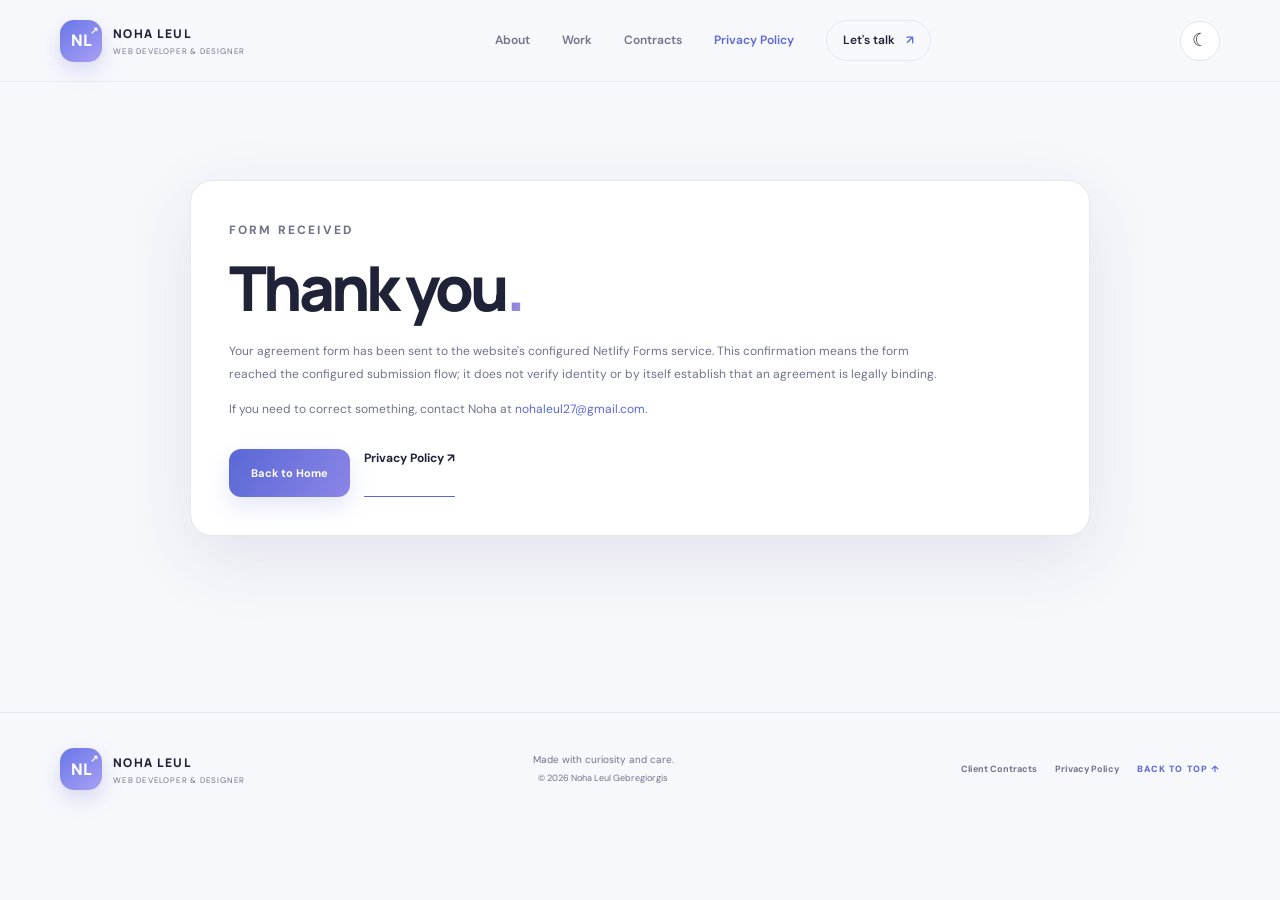
==== agreement-submitted.html @ 5ac69bd1 "Add files via upload" ====
<!DOCTYPE html>
<html lang="en">
<head>
<meta charset="UTF-8"><meta name="viewport" content="width=device-width, initial-scale=1.0">
<meta name="theme-color" content="#f7f8fc"><meta name="description" content="Confirmation page for the client agreement form.">
<meta name="author" content="Noha Leul Gebregiorgis"><title>Agreement Form Received | Noha Leul</title>
<link rel="icon" type="image/png" href="assets/favicon.png">
<link rel="preconnect" href="https://fonts.googleapis.com"><link rel="preconnect" href="https://fonts.gstatic.com" crossorigin>
<link href="https://fonts.googleapis.com/css2?family=DM+Sans:wght@400;500;600;700&family=Manrope:wght@400;500;600;700;800&display=swap" rel="stylesheet">
<link rel="stylesheet" href="css/style.css">
</head><body><div class="scroll-progress" id="scrollProgress"></div><header class="site-header" id="top">
  <a class="brand" href="index.html" aria-label="Noha Leul home"><span class="brand-mark">NL<span>↗</span></span><span class="brand-copy"><strong>NOHA LEUL</strong><small>WEB DEVELOPER & DESIGNER</small></span></a>
  <button class="menu-toggle" id="menuToggle" aria-label="Open navigation" aria-expanded="false"><span></span><span></span></button>
  <nav class="nav" id="mainNav">
    <a href="index.html#about">About</a><a href="index.html#work">Work</a><a href="contracts.html">Contracts</a><a class="legal-navlink" href="privacy-policy.html">Privacy Policy</a><a href="index.html#contact" class="nav-cta">Let's talk <span>↗</span></a>
  </nav>
  <button class="theme-toggle" id="themeToggle" aria-label="Switch color theme" title="Switch color theme"><span class="theme-icon">☾</span></button>
</header>
<main class="legal-main"><div class="legal-wrap"><section class="legal-card">
<p class="legal-kicker">FORM RECEIVED</p><h1 class="legal-title">Thank you<span class="gradient-text">.</span></h1>
<p class="legal-lead">Your agreement form has been sent to the website's configured Netlify Forms service. This confirmation means the form reached the configured submission flow; it does not verify identity or by itself establish that an agreement is legally binding.</p>
<p>If you need to correct something, contact Noha at <a href="mailto:nohaleul27@gmail.com" style="color:var(--blue)">nohaleul27@gmail.com</a>.</p>
<div class="legal-actions"><a class="button button-primary" href="index.html">Back to Home</a><a class="text-link" href="privacy-policy.html">Privacy Policy ↗</a></div>
</section></div></main>
<footer class="footer"><div class="section-shell footer-inner">
  <a class="brand" href="index.html"><span class="brand-mark">NL<span>↗</span></span><span class="brand-copy"><strong>NOHA LEUL</strong><small>WEB DEVELOPER & DESIGNER</small></span></a>
  <p>Made with curiosity and care.<br><span>© <span data-current-year></span> Noha Leul Gebregiorgis</span></p>
  <div class="footer-links"><a href="contracts.html">Client Contracts</a><a href="privacy-policy.html">Privacy Policy</a><a class="back-top" href="#top">BACK TO TOP ↑</a></div>
</div></footer>
<script src="js/legal.js"></script></body></html>
---- css/style.css ----
/* Noha Leul Portfolio — light-first, responsive design */
:root{--bg:#f7f8fc;--surface:#fff;--surface-2:#eff1fa;--ink:#202238;--muted:#70738b;--line:#e4e6f0;--blue:#5b67d8;--blue2:#8b8de8;--lav:#e9eaff;--shadow:0 22px 70px rgba(40,47,100,.10);--radius:24px;color-scheme:light}
[data-theme="dark"]{--bg:#121421;--surface:#1b1e30;--surface-2:#23263b;--ink:#f1f2ff;--muted:#a8abc2;--line:#34384e;--blue:#9ca4ff;--blue2:#b7a6ff;--lav:#30334e;--shadow:0 22px 70px rgba(0,0,0,.28);color-scheme:dark}
*{box-sizing:border-box}html{scroll-behavior:smooth;scroll-padding-top:90px}body{margin:0;background:var(--bg);color:var(--ink);font-family:"DM Sans",sans-serif;line-height:1.65;overflow-x:hidden;transition:background .3s,color .3s}a{color:inherit;text-decoration:none}button,input,textarea{font:inherit}button{color:inherit}.section-shell{width:min(1160px,calc(100% - 48px));margin-inline:auto}.section{padding:112px 0}.scroll-progress{position:fixed;z-index:1000;top:0;left:0;height:3px;width:0;background:linear-gradient(90deg,var(--blue),var(--blue2))}
.site-header{height:82px;padding:0 max(24px,calc((100% - 1160px)/2));display:flex;align-items:center;justify-content:space-between;gap:28px;position:sticky;top:0;z-index:100;background:color-mix(in srgb,var(--bg) 88%,transparent);backdrop-filter:blur(18px);border-bottom:1px solid color-mix(in srgb,var(--line) 75%,transparent)}.brand{display:flex;align-items:center;gap:11px;flex-shrink:0}.brand-mark{width:42px;height:42px;border-radius:14px;background:linear-gradient(140deg,#6876e8,#a9a0f3);display:grid;place-items:center;color:white;font-family:Manrope,sans-serif;font-weight:800;font-size:16px;box-shadow:0 8px 20px #7780d744;position:relative}.brand-mark>span{font-size:10px;position:absolute;right:4px;top:2px}.brand-copy{display:grid;line-height:1.25}.brand-copy strong{font:800 12px Manrope;letter-spacing:.12em}.brand-copy small{font-size:8px;letter-spacing:.1em;color:var(--muted);margin-top:4px}.nav{display:flex;align-items:center;gap:32px;font-size:12px;font-weight:600;color:var(--muted)}.nav a{transition:color .2s}.nav a:hover,.nav a.active{color:var(--blue)}.nav .nav-cta{color:var(--ink);padding:10px 16px;border:1px solid var(--line);border-radius:99px}.nav-cta span{color:var(--blue);margin-left:8px}.theme-toggle,.menu-toggle{border:1px solid var(--line);background:var(--surface);width:40px;height:40px;border-radius:50%;cursor:pointer;display:grid;place-items:center}.theme-icon{font-size:18px}.menu-toggle{display:none}
.hero{min-height:690px;display:grid;grid-template-columns:1.05fr .95fr;align-items:center;gap:48px;position:relative;padding-top:72px;padding-bottom:100px}.eyebrow{font-size:10px;font-weight:700;letter-spacing:.16em;color:var(--blue);margin:0 0 22px}.status-dot{display:inline-block;width:7px;height:7px;border-radius:50%;background:#68c99a;margin-right:8px;box-shadow:0 0 0 5px #68c99a20}.hero h1,.section h2{font-family:Manrope,sans-serif;letter-spacing:-.065em;font-weight:800;line-height:1.06}.hero h1{font-size:clamp(48px,6vw,78px);max-width:680px;margin:0 0 25px}.gradient-text{background:linear-gradient(105deg,#5969d9 8%,#8b83df 55%,#b18ce3);-webkit-background-clip:text;background-clip:text;color:transparent}.hero-lead{font-size:17px;color:var(--muted);max-width:530px;line-height:1.8}.hero-lead strong{color:var(--ink)}.hero-actions{display:flex;align-items:center;gap:28px;margin-top:34px}.button{display:inline-flex;align-items:center;justify-content:center;gap:18px;padding:15px 22px;border-radius:12px;font-size:12px;font-weight:700;border:0;cursor:pointer;transition:transform .2s,box-shadow .2s}.button:hover{transform:translateY(-3px);box-shadow:0 12px 25px #6572d633}.button-primary{background:linear-gradient(120deg,#5968d5,#8b85e7);color:#fff;box-shadow:0 10px 22px #6672d52b}.button span{font-size:17px}.text-link{font-size:12px;font-weight:700;color:var(--ink);border-bottom:1px solid var(--blue);padding-bottom:5px}.text-link span{color:var(--blue);margin-left:7px}.hero-proof{display:flex;align-items:center;gap:12px;margin-top:54px;font-size:10px;color:var(--muted)}.proof-line{width:34px;height:1px;background:var(--blue)}.hero-art{height:500px;position:relative;display:grid;place-items:center;perspective:900px}.orb{position:absolute;border-radius:50%;filter:blur(2px)}.orb-one{width:350px;height:350px;background:radial-gradient(circle,#9ea6ff54,transparent 68%);top:50px;right:20px}.orb-two{width:250px;height:250px;background:radial-gradient(circle,#c9a9f455,transparent 68%);bottom:15px;left:20px}.orbit{position:absolute;border:1px solid color-mix(in srgb,var(--blue) 25%,transparent);border-radius:50%;transform:rotate(-24deg)}.orbit-a{width:440px;height:190px}.orbit-b{width:390px;height:290px;transform:rotate(55deg)}.hero-logo-card{width:min(340px,75%);border-radius:28px;overflow:hidden;transform:rotateY(-10deg) rotateX(5deg);box-shadow:0 32px 75px #333b7940;z-index:2;border:5px solid #ffffffaa;animation:float 6s ease-in-out infinite}.hero-logo-card img{display:block;width:100%}.floating-chip{position:absolute;z-index:3;display:flex;align-items:center;gap:10px;padding:12px 15px;background:var(--surface);border:1px solid var(--line);border-radius:14px;box-shadow:var(--shadow);font-size:10px}.floating-chip b,.floating-chip small{display:block}.floating-chip small{color:var(--muted);font-size:9px;margin-top:3px}.chip-icon{width:30px;height:30px;border-radius:9px;background:var(--lav);color:var(--blue);display:grid;place-items:center;font-weight:800}.chip-code{top:78px;left:0}.chip-mobile{bottom:78px;right:-4px}.art-caption{position:absolute;bottom:18px;left:50%;transform:translateX(-50%);white-space:nowrap;font-size:8px;letter-spacing:.2em;color:var(--muted)}.scroll-cue{position:absolute;bottom:25px;left:0;display:flex;align-items:center;gap:12px;font-size:8px;letter-spacing:.2em;color:var(--muted)}.scroll-cue span{height:28px;width:1px;background:var(--blue)}
.intro-strip{border-block:1px solid var(--line);background:var(--surface)}.strip-inner{width:min(1160px,calc(100% - 48px));margin:auto;min-height:68px;display:flex;align-items:center;justify-content:space-between;gap:20px;flex-wrap:wrap}.strip-inner span{font-size:9px;font-weight:700;letter-spacing:.16em;color:var(--muted)}.strip-inner i{color:var(--blue);font-style:normal}
.section-label{display:flex;align-items:center;gap:14px;color:var(--muted);font-size:9px;font-weight:700;letter-spacing:.16em;margin-bottom:48px}.section-label span:first-child{color:var(--blue)}.label-rule{width:45px;height:1px;background:var(--line)}.about-grid{display:grid;grid-template-columns:.8fr 1.2fr;gap:100px}.section h2{font-size:clamp(38px,4.5vw,58px);margin:0}.about-heading{position:relative}.about-stamp{display:inline-grid;margin-top:44px;padding:14px 20px;border:1px solid var(--line);border-radius:14px;color:var(--muted);font-size:9px;letter-spacing:.15em;line-height:1.8;transform:rotate(-5deg)}.about-stamp b{color:var(--blue);font-size:12px}.about-text{max-width:620px;color:var(--muted);font-size:14px}.about-text p{margin:0 0 20px}.about-text .large-copy{font-size:19px;line-height:1.7;color:var(--ink)}.about-text .text-link{display:inline-block;margin-top:12px}
.approach-section,.services-section{background:var(--surface-2)}.section-heading-row{display:flex;align-items:end;justify-content:space-between;gap:40px;margin-bottom:44px}.section-heading-row h2{max-width:620px}.section-heading-row>p{max-width:380px;color:var(--muted);font-size:13px;margin:0 0 5px}.value-grid{display:grid;grid-template-columns:repeat(4,1fr);gap:14px}.value-card{position:relative;min-height:235px;background:var(--surface);border:1px solid var(--line);border-radius:20px;padding:25px 22px;transition:transform .25s,box-shadow .25s}.value-card:hover,.payment-card:hover{transform:translateY(-6px);box-shadow:var(--shadow)}.value-icon{width:42px;height:42px;border-radius:13px;background:var(--lav);color:var(--blue);display:grid;place-items:center;font-size:20px}.card-index{position:absolute;right:22px;top:27px;color:var(--muted);font-size:9px}.value-card h3{font:700 16px Manrope;margin:28px 0 9px}.value-card p{font-size:11px;color:var(--muted);line-height:1.8;margin:0}
.work-section{padding-bottom:120px}.projects-grid{display:grid;grid-template-columns:repeat(2,minmax(0,1fr));gap:22px;align-items:stretch}.project-card{display:grid;grid-template-columns:1fr;grid-template-rows:auto 1fr;min-width:0;gap:0;background:var(--surface);border:1px solid var(--line);border-radius:26px;overflow:hidden;box-shadow:0 15px 50px #343b7610}.project-image-button{display:block;width:100%;aspect-ratio:16/9;min-height:0;border:0;padding:0;background:var(--surface-2);position:relative;cursor:zoom-in;overflow:hidden}.project-image-button img{width:100%;height:100%;object-fit:contain;object-position:center;display:block;transition:transform .5s}.project-image-button:hover img{transform:scale(1.015)}.image-overlay{position:absolute;bottom:18px;left:18px;background:#202238dd;color:white;padding:10px 14px;border-radius:9px;font-size:9px;letter-spacing:.1em}.image-overlay b{margin-left:15px;color:#b7bcff}.project-info{padding:30px 28px;align-self:center}.project-topline{display:flex;justify-content:space-between;color:var(--muted);font-size:8px;letter-spacing:.15em;font-weight:700}.project-type{color:var(--blue)}.project-info h3{font:800 32px Manrope;letter-spacing:-.04em;margin:26px 0 12px}.project-info>p{font-size:12px;color:var(--muted);line-height:1.9}.tag-list{display:flex;flex-wrap:wrap;gap:7px;margin:24px 0}.tag-list span{font-size:9px;padding:7px 10px;background:var(--surface-2);border-radius:7px;color:var(--muted)}.project-links{display:flex;align-items:center;gap:18px;flex-wrap:wrap}.project-links .button{padding:12px 15px;font-size:10px}.project-links .text-link{font-size:10px}.github-note{display:flex;align-items:center;gap:16px;margin-top:22px;padding:18px 22px;border:1px solid var(--line);border-radius:16px}.github-symbol{width:40px;height:40px;border-radius:12px;background:var(--lav);display:grid;place-items:center;color:var(--blue);font-size:20px}.github-note p{font-size:11px;color:var(--muted);margin:0;flex:1}.github-note p b{color:var(--ink)}.github-note>a{font-size:10px;font-weight:700;color:var(--blue)}
.service-layout{display:grid;grid-template-columns:1.2fr .8fr;gap:18px}.service-main,.service-side{background:var(--surface);border:1px solid var(--line);border-radius:22px;padding:35px}.service-icon{width:48px;height:48px;border-radius:15px;background:var(--lav);color:var(--blue);display:grid;place-items:center;font-size:23px}.service-main h3,.service-side h3{font:700 22px Manrope;margin:22px 0 10px}.service-main p,.service-side p{font-size:12px;color:var(--muted);line-height:1.9}.service-main ul,.payment-card ul{padding:0;list-style:none;margin:25px 0 0}.service-main li,.payment-card li{font-size:11px;color:var(--muted);padding:9px 0;border-bottom:1px solid var(--line)}.service-main li:before,.payment-card li:before{content:"↗";color:var(--blue);margin-right:10px}.service-side{background:var(--lav);border-color:transparent}.side-number{font:800 11px Manrope;color:var(--blue);letter-spacing:.15em}.service-side h3{font-size:17px;margin:8px 0}.service-side p{margin:0}.side-divider{height:1px;background:color-mix(in srgb,var(--blue) 20%,transparent);margin:25px 0}
.process-section{background:var(--surface)}.process-intro{max-width:700px}.process-intro h2{font-size:clamp(42px,5vw,64px)}.process-lead{max-width:560px;color:var(--muted);font-size:14px;margin-top:22px}.steps-grid{display:grid;grid-template-columns:repeat(4,1fr);gap:22px;margin-top:62px}.step>span{font:800 12px Manrope;color:var(--blue)}.step-line{height:1px;background:var(--line);margin:17px 0 22px;position:relative}.step-line:before{content:"";position:absolute;left:0;top:-2px;width:5px;height:5px;border-radius:50%;background:var(--blue)}.step h3{font:700 15px Manrope;margin:0 0 10px}.step p{font-size:11px;color:var(--muted);line-height:1.85}.free-note{display:flex;gap:16px;align-items:center;margin-top:44px;padding:22px 25px;border:1px solid #a7b0f055;background:var(--lav);border-radius:17px}.free-spark{font-size:25px;color:var(--blue)}.free-note b{font:700 13px Manrope}.free-note p{font-size:11px;color:var(--muted);margin:4px 0 0}
.payment-section{background:var(--surface-2)}.payment-grid{display:grid;grid-template-columns:1fr 1fr;gap:18px}.payment-card{background:var(--surface);border:1px solid var(--line);border-radius:22px;padding:34px;transition:transform .25s,box-shadow .25s}.payment-featured{border-color:color-mix(in srgb,var(--blue) 45%,var(--line));background:linear-gradient(145deg,var(--surface),var(--lav))}.payment-label{font-size:9px;letter-spacing:.16em;font-weight:800;color:var(--blue)}.payment-icon{font-size:26px;color:var(--blue);margin:22px 0 8px}.payment-card h3{font:800 23px Manrope;margin:0}.payment-card>p{font-size:12px;color:var(--muted);line-height:1.9;min-height:68px}.payment-card li{font-size:11px}.payment-footnote{font-size:10px;color:var(--muted);margin-top:18px}
.skills-grid{display:grid;grid-template-columns:.9fr 1.1fr;gap:90px;align-items:center}.skills-grid .section-label{margin-bottom:25px}.skills-grid h2{font-size:clamp(38px,4vw,52px)}.skills-copy{font-size:13px;color:var(--muted);max-width:350px;margin-top:22px}.skills-list{display:grid;grid-template-columns:1fr 1fr;gap:0 28px}.skills-list>div{display:grid;grid-template-columns:28px 1fr;align-items:center;column-gap:10px;padding:17px 0;border-bottom:1px solid var(--line)}.skills-list>div>span{grid-row:span 2;font-size:9px;color:var(--blue)}.skills-list b{font:700 13px Manrope}.skills-list small{font-size:9px;color:var(--muted)}
.contact-section{background:var(--surface-2)}.contact-grid{display:grid;grid-template-columns:1fr .9fr;gap:90px;align-items:start}.contact-copy h2{font-size:clamp(42px,5vw,62px)}.contact-copy>p:not(.eyebrow){color:var(--muted);font-size:13px;max-width:470px;margin:22px 0 34px}.contact-methods{display:grid;gap:10px}.contact-methods>a{display:flex;align-items:center;gap:14px;padding:14px 16px;background:var(--surface);border:1px solid var(--line);border-radius:14px}.method-icon{width:36px;height:36px;border-radius:11px;background:var(--lav);color:var(--blue);display:grid;place-items:center}.contact-methods a>span:nth-child(2){display:grid;flex:1}.contact-methods small{font-size:8px;letter-spacing:.15em;color:var(--muted)}.contact-methods b{font-size:11px}.method-arrow{color:var(--blue)}.social-links{display:flex;gap:22px;margin-top:22px}.social-links a{font-size:10px;font-weight:700;color:var(--blue)}.contact-form{padding:30px;background:var(--surface);border:1px solid var(--line);border-radius:22px;box-shadow:var(--shadow)}.form-heading{display:grid;gap:6px;margin-bottom:25px}.form-heading span{font-size:8px;letter-spacing:.16em;color:var(--blue);font-weight:800}.form-heading b{font:800 24px Manrope}.contact-form label{display:block;font-size:10px;font-weight:700;margin:16px 0 7px}.contact-form label span{font-weight:400;color:var(--muted)}.contact-form input,.contact-form textarea{width:100%;border:1px solid var(--line);background:var(--bg);color:var(--ink);border-radius:10px;padding:12px 13px;font-size:11px;outline:none;resize:vertical}.contact-form input:focus,.contact-form textarea:focus{border-color:var(--blue);box-shadow:0 0 0 3px color-mix(in srgb,var(--blue) 12%,transparent)}.contact-form input::placeholder,.contact-form textarea::placeholder{color:var(--muted);opacity:.7}.submit-button{width:100%;margin-top:20px}.form-note{font-size:9px;color:var(--muted);line-height:1.7}.form-success{font-size:11px;color:#288b64}.hidden-field{position:absolute;left:-5000px}
.footer{padding:28px 0;border-top:1px solid var(--line)}.footer-inner{display:flex;align-items:center;justify-content:space-between;gap:20px}.footer-inner>p{text-align:center;color:var(--muted);font-size:10px;line-height:1.8}.footer-inner>p span{font-size:9px}.back-top{font-size:9px;letter-spacing:.12em;color:var(--blue);font-weight:800}.whatsapp-float{position:fixed;right:22px;bottom:22px;z-index:90;width:52px;height:52px;border-radius:50%;display:grid;place-items:center;background:#2bbd78;color:white;font-size:22px;box-shadow:0 10px 28px #21a96955;transition:transform .2s}.whatsapp-float:hover{transform:translateY(-4px)}.to-top{position:fixed;right:28px;bottom:88px;width:38px;height:38px;border-radius:12px;border:1px solid var(--line);background:var(--surface);color:var(--blue);font-size:18px;cursor:pointer;opacity:0;pointer-events:none;transform:translateY(10px);transition:.25s;z-index:80}.to-top.visible{opacity:1;pointer-events:auto;transform:translateY(0)}
.preview-modal{position:fixed;inset:0;z-index:300;background:#111321ed;display:none;align-items:center;justify-content:center;flex-direction:column;padding:60px 24px 25px}.preview-modal.open{display:flex}.preview-modal img{max-width:min(1100px,95vw);max-height:78vh;object-fit:contain;border-radius:12px}.preview-modal p{color:#fff;font-size:11px;letter-spacing:.1em}.modal-close{position:absolute;top:20px;right:28px;border:1px solid #ffffff66;background:transparent;color:#fff;border-radius:50%;width:42px;height:42px;font-size:27px;cursor:pointer}
.reveal{opacity:0;transform:translateY(24px);transition:opacity .7s ease,transform .7s ease}.reveal.visible{opacity:1;transform:translateY(0)}@keyframes float{0%,100%{transform:translateY(0) rotateY(-10deg) rotateX(5deg)}50%{transform:translateY(-13px) rotateY(-7deg) rotateX(3deg)}}
@media(max-width:900px){.nav{gap:18px}.hero{gap:20px}.hero-art{height:420px}.hero h1{font-size:clamp(46px,7vw,65px)}.about-grid{gap:50px}.value-grid{grid-template-columns:1fr 1fr}.contact-grid{gap:40px}.section{padding:88px 0}}
@media(max-width:700px){.projects-grid{grid-template-columns:1fr;gap:18px}.project-info{padding:26px 22px}.project-info h3{font-size:28px}.project-image-button{aspect-ratio:16/9}.site-header{height:70px;padding-inline:20px;gap:12px}.menu-toggle{display:flex;flex-direction:column;justify-content:center;gap:5px;margin-left:auto}.menu-toggle span{display:block;width:16px;height:1.5px;background:var(--ink)}.theme-toggle{width:38px;height:38px}.nav{position:absolute;top:69px;left:0;right:0;display:none;flex-direction:column;align-items:stretch;gap:0;padding:12px 20px 20px;background:var(--bg);border-bottom:1px solid var(--line)}.nav.open{display:flex}.nav a{padding:13px 5px;border-bottom:1px solid var(--line)}.nav .nav-cta{border:0;padding:13px 5px}.section-shell{width:min(100% - 38px,560px)}.hero{grid-template-columns:1fr;padding-top:75px;padding-bottom:90px;min-height:unset}.hero h1{font-size:clamp(48px,12vw,68px)}.hero-lead{font-size:15px}.hero-art{height:390px;margin-top:8px}.hero-logo-card{width:260px}.orbit-a{width:340px}.orbit-b{width:320px}.chip-code{left:0;top:50px}.chip-mobile{right:0;bottom:50px}.scroll-cue{bottom:22px}.strip-inner{justify-content:center;gap:12px 18px;padding-block:18px}.strip-inner span{font-size:8px}.strip-inner i{font-size:10px}.section{padding:76px 0}.section-label{font-size:8px;gap:9px;margin-bottom:35px}.section-label span:last-child{font-size:7px}.about-grid,.skills-grid,.contact-grid{grid-template-columns:1fr;gap:35px}.about-stamp{margin-top:25px}.about-text .large-copy{font-size:17px}.section-heading-row{display:block}.section-heading-row>p{margin-top:20px}.value-grid{gap:10px}.value-card{padding:19px;min-height:220px}.value-card h3{font-size:14px}.value-card p{font-size:10px}.project-card{grid-template-columns:1fr}.project-image-button{min-height:230px}.project-info{padding:28px 23px}.project-info h3{font-size:27px}.project-links{align-items:flex-start;flex-direction:column}.github-note{align-items:flex-start;flex-wrap:wrap}.github-note p{min-width:calc(100% - 60px)}.github-note>a{margin-left:56px}.service-layout,.payment-grid{grid-template-columns:1fr}.service-main,.service-side,.payment-card{padding:26px}.steps-grid{grid-template-columns:1fr 1fr;gap:24px 18px;margin-top:40px}.step p{font-size:10px}.free-note{align-items:flex-start;padding:18px}.skills-grid{gap:25px}.skills-list{gap:0 16px}.contact-grid{gap:30px}.contact-form{padding:23px}.footer-inner{flex-wrap:wrap}.footer-inner>p{order:3;width:100%;text-align:left;margin:0}.back-top{margin-left:auto}.whatsapp-float{right:16px;bottom:16px;width:48px;height:48px}.to-top{right:21px;bottom:75px}}
@media(max-width:390px){.brand-copy small{font-size:7px}.hero h1{font-size:45px}.hero-actions{align-items:flex-start;flex-direction:column;gap:18px}.hero-art{height:330px}.hero-logo-card{width:220px}.floating-chip{padding:9px}.chip-code{top:30px}.chip-mobile{bottom:40px}.value-card{min-height:235px}.steps-grid{grid-template-columns:1fr}.section-label span:last-child{display:none}}
@media(prefers-reduced-motion:reduce){*,*::before,*::after{scroll-behavior:auto!important;animation-duration:.01ms!important;animation-iteration-count:1!important;transition-duration:.01ms!important}.reveal{opacity:1;transform:none}}


/* Additional pages — intentionally use the portfolio's existing design tokens */
.legal-main{min-height:70vh;padding:76px 0 110px}
.legal-wrap{width:min(900px,calc(100% - 48px));margin:auto}
.legal-kicker{font-size:9px;font-weight:800;letter-spacing:.18em;color:var(--blue);margin:0 0 15px}
.legal-title{font:800 clamp(38px,6vw,62px)/1.08 Manrope,sans-serif;letter-spacing:-.06em;margin:0 0 18px}
.legal-lead{font-size:15px;line-height:1.9;color:var(--muted);max-width:720px;margin:0 0 26px}
.legal-meta{display:flex;flex-wrap:wrap;gap:12px 24px;color:var(--muted);font-size:10px;margin:0 0 38px}
.legal-meta strong{color:var(--ink)}
.legal-card{background:var(--surface);border:1px solid var(--line);border-radius:22px;padding:clamp(22px,4vw,38px);box-shadow:var(--shadow);margin:22px 0}
.legal-card h2{font:800 21px Manrope,sans-serif;letter-spacing:-.035em;margin:0 0 14px}
.legal-card h3{font:700 15px Manrope,sans-serif;margin:22px 0 8px}
.legal-card p,.legal-card li{font-size:12px;line-height:1.9;color:var(--muted)}
.legal-card p{margin:0 0 13px}.legal-card p:last-child{margin-bottom:0}
.legal-card ul{padding-left:19px;margin:10px 0}
.legal-card li{padding:3px 0}
.legal-callout{border-left:3px solid var(--blue);padding:14px 18px;background:var(--lav);border-radius:0 12px 12px 0;margin:18px 0}
.legal-callout p{color:var(--ink);margin:0}
.legal-actions{display:flex;gap:14px;flex-wrap:wrap;margin-top:28px}
.legal-actions .button{font-size:11px}
.legal-form{display:grid;grid-template-columns:1fr 1fr;gap:0 18px}
.legal-form .field{min-width:0}.legal-form .field-full{grid-column:1/-1}
.legal-form label{display:block;font-size:10px;font-weight:700;margin:15px 0 7px}
.legal-form input,.legal-form select,.legal-form textarea{width:100%;border:1px solid var(--line);background:var(--bg);color:var(--ink);border-radius:10px;padding:12px 13px;font-size:12px;outline:none}
.legal-form textarea{resize:vertical;min-height:100px}
.legal-form input:focus,.legal-form select:focus,.legal-form textarea:focus{border-color:var(--blue);box-shadow:0 0 0 3px color-mix(in srgb,var(--blue) 12%,transparent)}
.legal-check{display:flex;align-items:flex-start;gap:10px;margin:20px 0;color:var(--muted);font-size:11px;line-height:1.7}
.legal-check input{width:16px;height:16px;margin-top:2px;accent-color:var(--blue);flex:0 0 auto}
.form-disclaimer{font-size:10px!important;color:var(--muted)!important;line-height:1.8!important}
.footer-links{display:flex;align-items:center;gap:18px;flex-wrap:wrap;font-size:9px;font-weight:700;color:var(--muted)}
.footer-links a:hover{color:var(--blue)}
.legal-navlink{color:var(--blue)!important}
.print-agreement{display:none}
@media(max-width:700px){
 .legal-main{padding:52px 0 80px}.legal-wrap{width:min(100% - 38px,560px)}
 .legal-form{grid-template-columns:1fr}.legal-form .field-full{grid-column:auto}
 .footer-links{width:100%;justify-content:flex-start}.footer-inner{gap:18px}
}
@media print{
 @page{size:A4;margin:16mm}
 body{background:#fff!important;color:#171717!important;font-family:Arial,sans-serif!important}
 .site-header,.footer,.whatsapp-float,.legal-actions,.to-top,.scroll-progress,.no-print{display:none!important}
 .legal-main{padding:0!important}.legal-wrap{width:100%!important;max-width:none!important}
 .legal-card{box-shadow:none!important;border:1px solid #ccc!important;break-inside:avoid;padding:18px!important}
 .legal-card p,.legal-card li{color:#333!important;font-size:10pt!important}
 .legal-title{font-size:26pt!important}.legal-lead{font-size:11pt!important}
 .print-agreement{display:block!important}.agreement-form-card{display:none!important}
 a{color:#111!important;text-decoration:none!important}
}

@media(min-width:701px) and (max-width:1100px){.nav{gap:14px;font-size:10px}.site-header{gap:18px}}
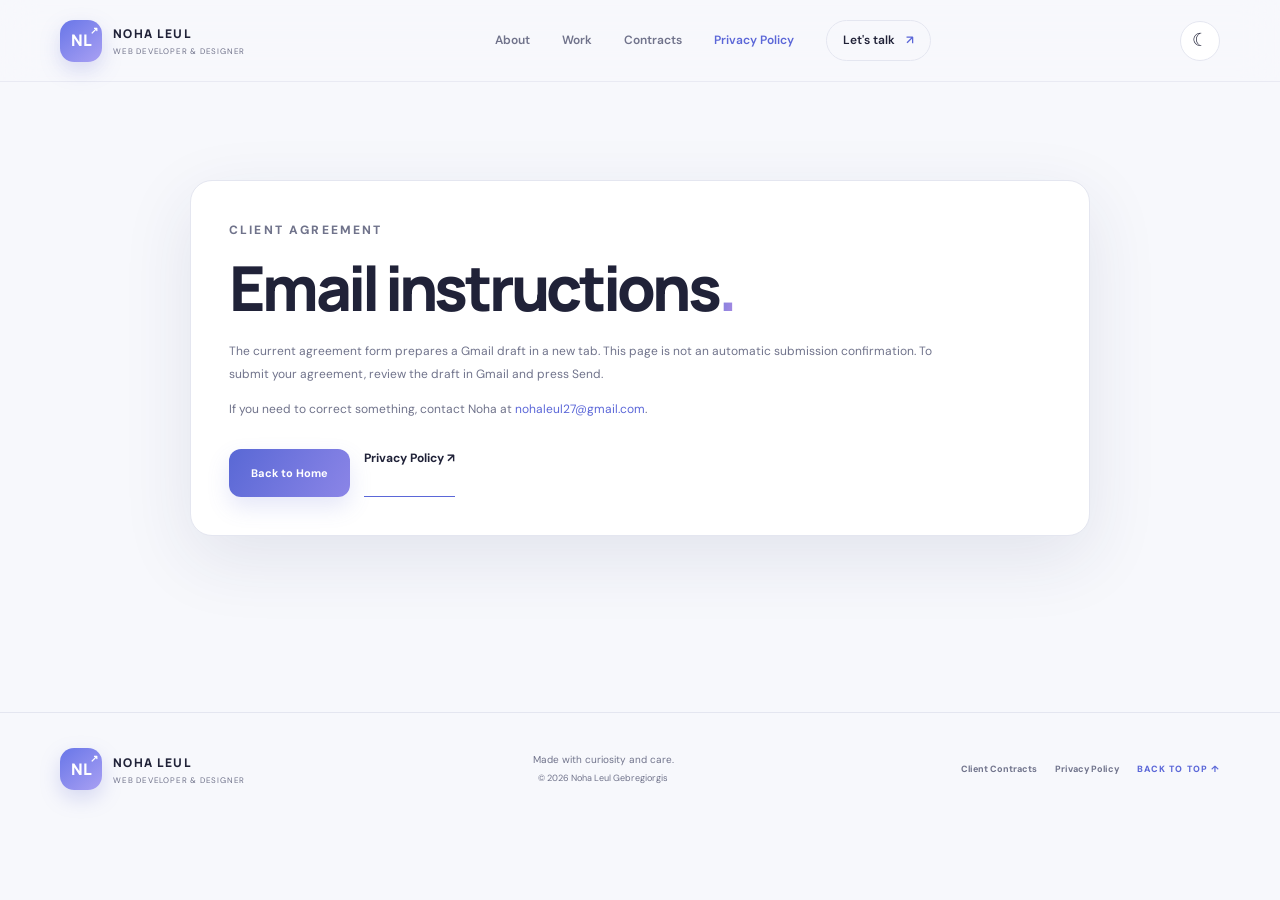
==== commit 72dd6835: "Add files via upload" ====
--- a/agreement-submitted.html
+++ b/agreement-submitted.html
@@ -3,7 +3,7 @@
 <head>
 <meta charset="UTF-8"><meta name="viewport" content="width=device-width, initial-scale=1.0">
 <meta name="theme-color" content="#f7f8fc"><meta name="description" content="Confirmation page for the client agreement form.">
-<meta name="author" content="Noha Leul Gebregiorgis"><title>Agreement Form Received | Noha Leul</title>
+<meta name="author" content="Noha Leul Gebregiorgis"><title>Agreement Email Instructions | Noha Leul</title>
 <link rel="icon" type="image/png" href="assets/favicon.png">
 <link rel="preconnect" href="https://fonts.googleapis.com"><link rel="preconnect" href="https://fonts.gstatic.com" crossorigin>
 <link href="https://fonts.googleapis.com/css2?family=DM+Sans:wght@400;500;600;700&family=Manrope:wght@400;500;600;700;800&display=swap" rel="stylesheet">
@@ -17,8 +17,8 @@
   <button class="theme-toggle" id="themeToggle" aria-label="Switch color theme" title="Switch color theme"><span class="theme-icon">☾</span></button>
 </header>
 <main class="legal-main"><div class="legal-wrap"><section class="legal-card">
-<p class="legal-kicker">FORM RECEIVED</p><h1 class="legal-title">Thank you<span class="gradient-text">.</span></h1>
-<p class="legal-lead">Your agreement form has been sent to the website's configured Netlify Forms service. This confirmation means the form reached the configured submission flow; it does not verify identity or by itself establish that an agreement is legally binding.</p>
+<p class="legal-kicker">CLIENT AGREEMENT</p><h1 class="legal-title">Email instructions<span class="gradient-text">.</span></h1>
+<p class="legal-lead">The current agreement form prepares a Gmail draft in a new tab. This page is not an automatic submission confirmation. To submit your agreement, review the draft in Gmail and press Send.</p>
 <p>If you need to correct something, contact Noha at <a href="mailto:nohaleul27@gmail.com" style="color:var(--blue)">nohaleul27@gmail.com</a>.</p>
 <div class="legal-actions"><a class="button button-primary" href="index.html">Back to Home</a><a class="text-link" href="privacy-policy.html">Privacy Policy ↗</a></div>
 </section></div></main>
--- a/css/style.css
+++ b/css/style.css
@@ -72,3 +72,5 @@
 }
 
 @media(min-width:701px) and (max-width:1100px){.nav{gap:14px;font-size:10px}.site-header{gap:18px}}
+
+.project-role{font-size:11px!important;color:var(--muted);margin:10px 0 0!important}.project-role strong{color:var(--ink)}
